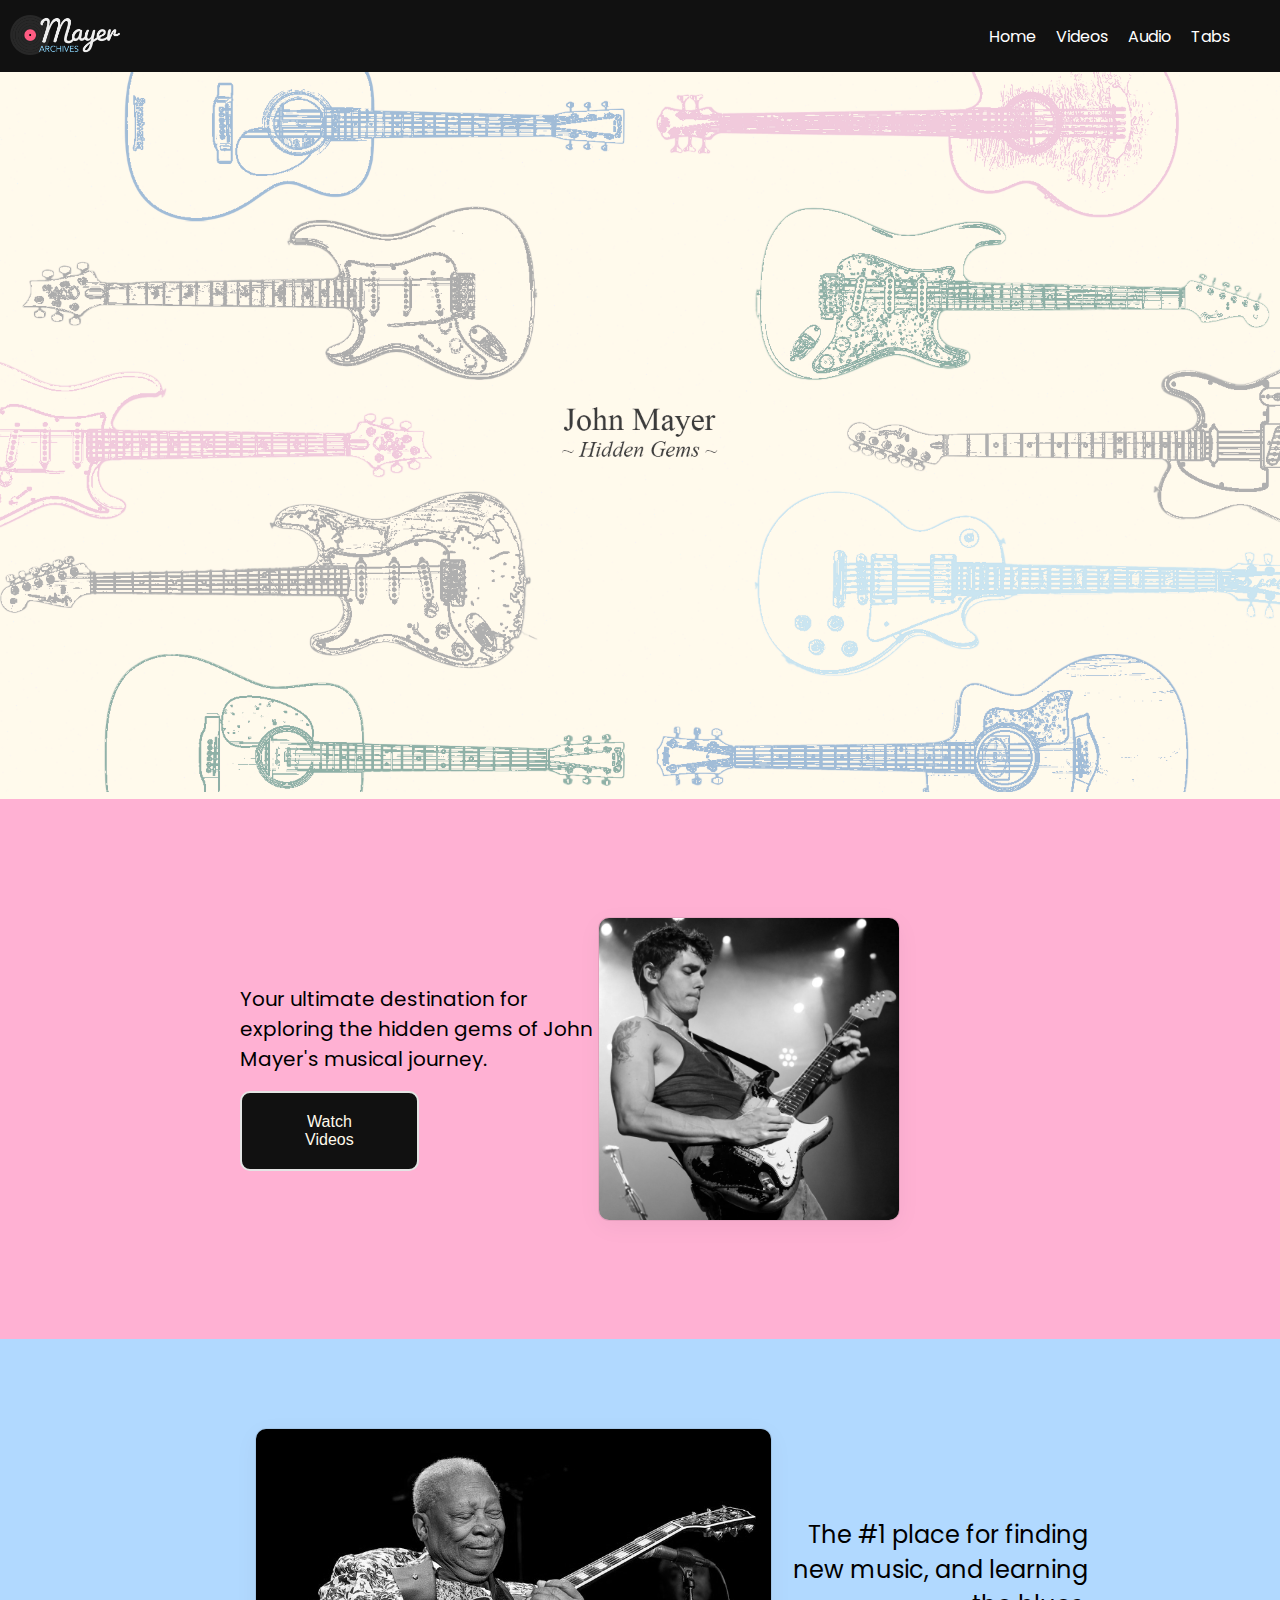
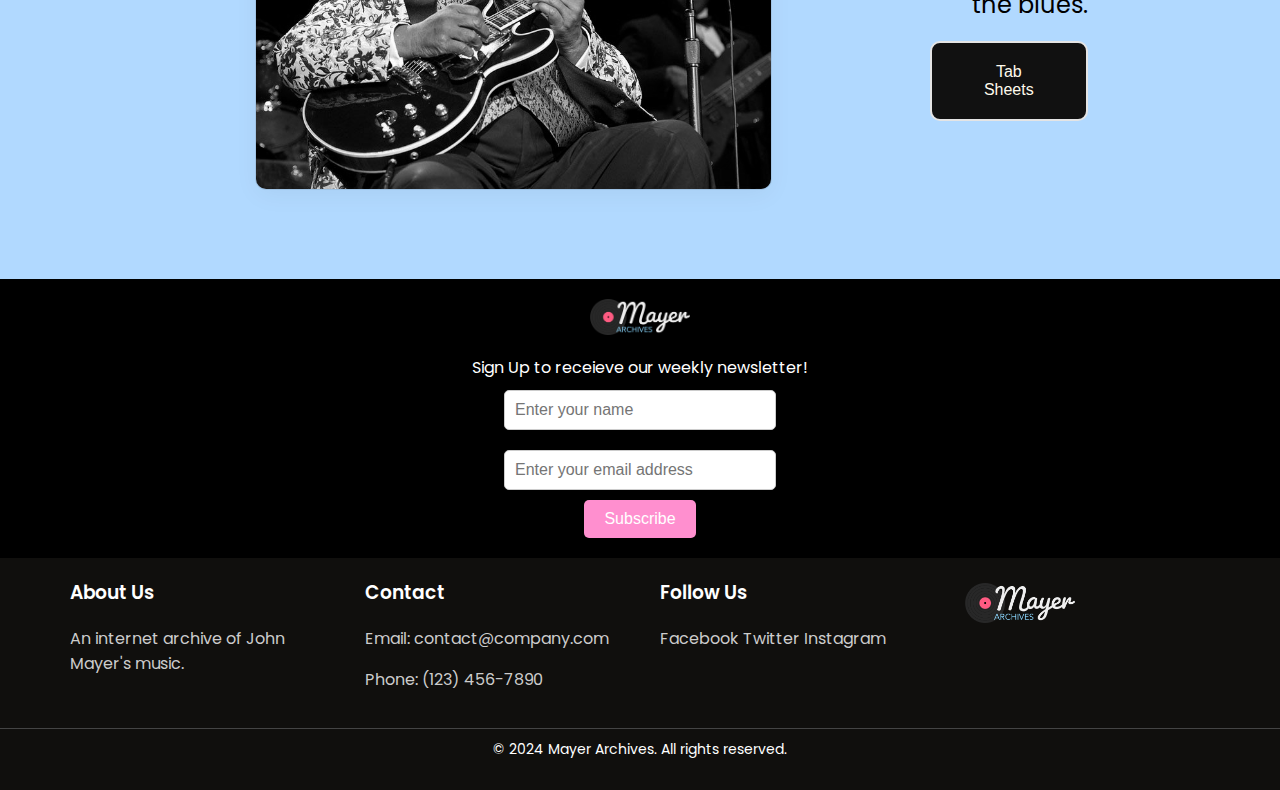
==== index.html @ e887fd2a "add" ====
<!DOCTYPE html>
<html lang="en">
<head>
    <meta charset="UTF-8">
    <meta name="viewport" content="width=device-width, initial-scale=1.0">
    <title>Mayer Archives</title>
    <!--Favicon, doesn't seem to be working? Might be because it is launched through git hub pages-->

    <!--Link to extern`l stylesheet-->
    <link rel="icon" type="image/x-icon" href="/assets/images/favi.ico">
    <link rel="stylesheet" href="assets/css/styles.css">
    <link rel="preconnect" href="https://fonts.googleapis.com">
    <link rel="preconnect" href="https://fonts.gstatic.com" crossorigin>
    <link href="https://fonts.googleapis.com/css2?family=Poppins:ital,wght@0,100;0,200;0,300;0,400;0,500;0,600;0,700;0,800;0,900;1,100;1,200;1,300;1,400;1,500;1,600;1,700;1,800;1,900&display=swap" rel="stylesheet">
</head>
<body>

    <!--Nav Bar-->
    <header>
        <nav class="navbar">
            <a href="index.html">
                <div class="logo">
                    <img src="assets/images/logo.webp" alt="Logo">
                </div>
            </a>

            <ul class="nav-links">
                <li><a href="index.html">Home</a></li>
                <li><a href="ytLinks.html">Videos</a></li>
                <li><a href="audio.html">Audio</a></li>
                <li><a href="tabs-new.html">Tabs</a></li>
            </ul>
        </nav>
    </header>

    <!--Custom landing page image I designed in Photoshop-->
    <img src="assets/images/customlanding.webp" id="landingPageStyle" alt="An illustration of an array of guitars played by John Mayer throughout the years.">

    <div id="info">
        <div id="info-block">
            <div class="left-float">
                <h2>Your ultimate destination for exploring the hidden gems of John Mayer's musical journey.</h2>
                <button class="button-1">Watch Videos</button>
            </div>
            <img src="assets/images/landing-john.webp">
        </div>
    </div>  

    <div id="blues">
        <div id="blues-block">
            <img src="assets/images/bb-king.jpg">
            <div class="right-float">
                <h2>The #1 place for finding new music, and learning the blues.</h2>
                <button class="button-1">Tab Sheets</button>
            </div>
        </div>
    </div>  

   <section class="sign-up-section">
        <div class="newsletter">
            <div class="sign-up-form">
                <div class="sign-up-header">
                    <img class="small-logo" src="assets/images/logo.webp"
                    <h2>Sign Up to receieve our weekly newsletter!</h2>
                </div>
                <div>
                    <form class="newsletter-form">
                        <input type="name" name="name" placeholder="Enter your name" required>
                        <input type="email" name="email" placeholder="Enter your email address" required>
                        <button type="submit">Subscribe</button>
                      </form>
                </div>
            </div>
        </div>
    </section> 

    <footer class="footer">
        <div class="footer-container">
            <div class="footer-section">
                <h3>About Us</h3>
                <p>An internet archive of John Mayer's music.</p>
            </div>
            <div class="footer-section">
                <h3>Contact</h3>
                <p>Email: contact@company.com</p>
                <p>Phone: (123) 456-7890</p>
            </div>
            <div class="footer-section">
                <h3>Follow Us</h3>
                <a href="https://www.facebook.com/" target="_blank">Facebook</a>
                <a href="https://x.com/" target="_blank">Twitter</a>
                <a href="https://www.instagram.com/" target="_blank">Instagram</a>
            </div>
            <div class="footer-section">
                <div class="logo">
                    <img src="assets/images/logo.webp" alt="Logo">
                </div>
            </div>
        </div>
        <div class="footer-bottom">
            &copy; 2024 Mayer Archives. All rights reserved.
        </div>
    </footer>
</body>
</html>
---- assets/css/styles.css ----
/*----------------------------------FONTS------------------------------------*/

.poppins-thin {
    font-family: "Poppins", sans-serif;
    font-weight: 100;
    font-style: normal;
  }
  
  .poppins-extralight {
    font-family: "Poppins", sans-serif;
    font-weight: 200;
    font-style: normal;
  }
  
  .poppins-light {
    font-family: "Poppins", sans-serif;
    font-weight: 300;
    font-style: normal;
  }
  
  .poppins-regular {
    font-family: "Poppins", sans-serif;
    font-weight: 400;
    font-style: normal;
  }
  
  .poppins-medium {
    font-family: "Poppins", sans-serif;
    font-weight: 500;
    font-style: normal;
  }
  
  .poppins-semibold {
    font-family: "Poppins", sans-serif;
    font-weight: 600;
    font-style: normal;
  }
  
  .poppins-bold {
    font-family: "Poppins", sans-serif;
    font-weight: 700;
    font-style: normal;
  }
  
  .poppins-extrabold {
    font-family: "Poppins", sans-serif;
    font-weight: 800;
    font-style: normal;
  }
  
  .poppins-black {
    font-family: "Poppins", sans-serif;
    font-weight: 900;
    font-style: normal;
  }
  
  .poppins-thin-italic {
    font-family: "Poppins", sans-serif;
    font-weight: 100;
    font-style: italic;
  }
  
  .poppins-extralight-italic {
    font-family: "Poppins", sans-serif;
    font-weight: 200;
    font-style: italic;
  }
  
  .poppins-light-italic {
    font-family: "Poppins", sans-serif;
    font-weight: 300;
    font-style: italic;
  }
  
  .poppins-regular-italic {
    font-family: "Poppins", sans-serif;
    font-weight: 400;
    font-style: italic;
  }
  
  .poppins-medium-italic {
    font-family: "Poppins", sans-serif;
    font-weight: 500;
    font-style: italic;
  }
  
  .poppins-semibold-italic {
    font-family: "Poppins", sans-serif;
    font-weight: 600;
    font-style: italic;
  }
  
  .poppins-bold-italic {
    font-family: "Poppins", sans-serif;
    font-weight: 700;
    font-style: italic;
  }
  
  .poppins-extrabold-italic {
    font-family: "Poppins", sans-serif;
    font-weight: 800;
    font-style: italic;
  }
  
  .poppins-black-italic {
    font-family: "Poppins", sans-serif;
    font-weight: 900;
    font-style: italic;
  }

  
/*----------------------------------GLOBAL------------------------------------*/

body {
    margin: 0;
    font-family: "Poppins", sans-serif;
    font-weight: 400;
    font-style: normal;
    background-color: #fffaec;
}

h1, h2, h3, h4 {
    font-family: "Poppins", sans-serif;
    font-weight: 600;
}

.sectionHeading {
    font-family: "Poppins", sans-serif;
    font-weight: 700;
    font-style: normal; 
    display: flex;
    margin-left: 20px;
    font-size: 50px; 
}

.sectionSubHeading {
    display: flex;
    float: right;
    text-align: right;
    font-size: 12px; 
    padding-top: 10px;
}

.headingDiv {
    max-width: 100%;
    max-height: 20%;
    padding: 0;
    margin: 0;
}

/*----------------------------------NAV AND FOOTER------------------------------------*/

.navbar {
    display: flex;
    justify-content: space-between;
    align-items: center;
    background-color: #111111;
    padding: 10px 0px;
    min-width : 100%;
}

.logo img {
    height: 40px;
    padding-top: 5px;
    padding-left: 10px;
}

.logo:hover {
    scale: 102%;
}

.nav-links {
    list-style: none;
    display: flex;
    margin: 0;
    padding-right: 50px;
}

.nav-links li {
    margin-left: 20px;
}

.nav-links a {
    color: #fff;
    text-decoration: none;
    font-size: 16px;
    transition: color 0.3s ease;
}

.nav-links a:hover {
    color: #ff8fcf; /* Gold color */
}

.footer {
    background-color: rgb(16, 15, 13);
    color: #fff;
    padding: 20px 0;
}

.footer-container {
    display: flex;
    justify-content: space-between;
    align-items: flex-start;
    padding: 0 50px;
}

.footer-section {
    flex: 1;
    padding: 0 20px;
}

.footer-section h3 {
    margin-top: 0;
}

.footer-section p, .footer-section a {
    color: #ccc;
    text-decoration: none;
}

.footer-section a:hover {
    text-decoration: underline;
}

.footer-bottom {
    text-align: center;
    padding: 10px 0;
    border-top: 1px solid #444;
    margin-top: 20px;
    font-size: 14px;
}

@media (max-width: 768px) {
    .footer-container {
        flex-direction: column;
        align-items: center;
        padding: 0 20px;
    }

    .footer-section {
        padding: 10px 0;
    }
}



/*----------------------------------INDEX------------------------------------*/

#landingPageStyle {
    width: 100%;
}

#info {
    width: 100%;
    background-color: rgb(255, 177, 211);
    height: 60vh;
    display: flex;
    flex-direction: row;
    min-width: 100%;
}

#info-block {
    display: flex;
    flex-direction: row;
    align-items: center;
}

#info #info-block img {
    filter: grayscale();
    height: 400px;
    width: auto;
    border-radius: 10px;
    margin-right: 20%;
    box-shadow: rgba(0, 0, 0, 0.05) 0px 6px 24px 0px, rgba(0, 0, 0, 0.08) 0px 0px 0px 1px;
}

#info #info-block h2 {
    font-family: "Poppins", sans-serif;
    font-weight: 400;
    font-size: 30;
    font-style: normal;
    text-align: left;
}

.left-float {
    float: left;
    display: flex;
    flex-direction: column;
    max-width: 30%;
    margin-left: 20%;
}

.button-1 {
    color: #fffaec;
    background-color: #111111;
    font-family: Arial, Helvetica, sans-serif;
    font-size: 1rem;
    border-radius: 10px;
    border: 2px solid #e4e4e4;
    padding: 20px 40px;
    width: 50%;
    transition-duration: 0.3s;
    cursor: pointer;
}

.button-1:hover {
    scale: 102%;
    background-color: #444;
    cursor: pointer;
}

#blues {
    background-color: rgb(177, 217, 255);
    height: 60vh;
    display: flex;
    flex-direction: row;
    min-width: 100%;
    align-items: center;
}

.right-float {
    float: right;
    display: flex;
    flex-direction: column;
    max-width: 30%;
    margin-right: 15%;
}

#blues-block {
    display: flex;
    flex-direction: row;
    align-items: center;
    min-width: 100%;
}

#blues #blues-block button {
    align-self: flex-end;
}

#blues #blues-block img {
    filter: grayscale();
    height: 360px;
    width: auto;
    border-radius: 10px;
    float: left;
    margin-left: 20%;
    box-shadow: rgba(0, 0, 0, 0.05) 0px 6px 24px 0px, rgba(0, 0, 0, 0.08) 0px 0px 0px 1px;
}

#blues #blues-block h2 {
    font-family: "Poppins", sans-serif;
    font-weight: 400;
    font-size: 30;
    font-style: normal;
    text-align: center;
    text-align: right;
    float: right;
    padding-left: 20px;
}

@media (max-width: 1300px) {

    #info #info-block .left-float h2 {
        font-size: 20px;
    } 

    #info #info-block img {
        width: 300px;
        height: auto;
    } 

}

@media (max-width: 700px) {

    .left-float {
        min-width: 90%;
    }

    #info {
        min-width: 100%;
        align-items: center;
    }

    #info #info-block {
        flex-direction: column-reverse;
        align-items: center;
    }

    .button-1 {
        align-self: center;
        text-align: center;
    }

    #info #info-block .left-float h2 {
        margin: 0;
        padding: 0;
        text-align: center;
        font-size: 20px;
    } 

    #info #info-block img {
        margin: 0;
        padding: 0;
    } 

    #info #info-block .left-float {
        margin: 0;
    }

    #blues #blues-block {
        flex-direction: column-reverse;
        align-items: center;
    }

}
/*-------------------------------Newsletter---------------------------*/

.sign-up-section {
    min-width: 100%;
    background-color: #000000;
}

.newsletter {
    background-color: #000000;
    color: #fff;
    display: flex;
    flex-direction: column;
    align-items: center;
    max-width: 80%;
    margin-left: auto;
    margin-right: auto;
}

.sign-up-form {
    display: flex;
    flex-direction: column;
    align-items: center;
    margin-bottom: 20px;
}

.sign-up-header {
    display: flex;
    flex-direction: column;
    align-items: center;
}

.small-logo {
    padding: 20px;
    width: 100px;
    height: auto;
}

/* Newsletter Form */
.newsletter-form {
    display: flex;
    flex-direction: column;
    justify-content: center;
    align-items: center;
  }
  
  .newsletter-form input {
    margin: 10px 10px;
    padding: 10px;
    font-size: 16px;
    border: 1px solid #ccc;
    border-radius: 5px;
    width: 250px;
  }
  
  .newsletter-form button {
    padding: 10px 20px;
    background-color: #ff8fcf;
    color: white;
    font-size: 16px;
    border: none;
    border-radius: 5px;
    cursor: pointer;
    transition: background-color 0.3s ease;
  }
  
  .newsletter-form button:hover {
    background-color: #ffa9da;
  }
  
  /* Responsive for Mobile */
  @media (max-width: 600px) {
    .newsletter-form {
      flex-direction: column;
    }
  
    .newsletter-form input,
    .newsletter-form button {
      width: 100%;
      border-radius: 5px;
    }
  
    .newsletter-form button {
      margin-top: 10px;
      border-radius: 5px;
    }
/*----------------------------------AUDIO AND VIDEO------------------------------------*/

.audioContainer {
    min-width: 100%;
    height: fit-content;
    display: inline-block;
}

.audioBlock {
    border-radius: 8px;
    background-color: #fffaec;
    border: 4px solid #fffaec;
    transition-duration: 0.3s;
    text-align: center;
    max-width: 300px;
}

.audioBlock img {
    border-radius: 2px;
}

.audioBlock:hover {
    scale: 102%;
    box-shadow: 0 4px 8px 0 rgba(0, 0, 0, 0.15), 0 6px 20px 0 rgba(0, 0, 0, 0.12);
    background-color: rgb(255, 170, 200);
    border: 4px solid rgb(255, 170, 200);
}

.albumContainer {
    display: flex;
    flex-direction: row;
}

.albumContainer .albumBlock {
    padding: 6px;
    max-width: 300px;
    height: 400px;
    margin-left: 15px;
    margin-top: 30px;
    transition-duration: 0.3s;
    border-radius: 8px;
}

.albumBlock:hover {
    scale: 102%;
    box-shadow: 0 4px 8px 0 rgba(0, 0, 0, 0.15), 0 6px 20px 0 rgba(0, 0, 0, 0.12);
    background-color: rgb(255, 170, 200);;
}

.ytVideos {
    display:flex;
    flex-direction: row;
    justify-content: space-evenly;
}

.videoBlock {
    padding: 6px;
    max-width: 90%;
    display: flex;
    flex-direction: row;
    margin-left: auto;
    margin-right: auto;
    align-self: center;
    align-items: center;
    transition-duration: 0.3s;
}


/*----------------------------------ANIMATIONS------------------------------------*/

.scaleUp {
    transition-duration: 0.2s;
}

.scaleUp:hover {
    scale: 102%;
}


/*-------------------------------Media Queries-------------------------*/


@media (max-width: 1400px) {

    .audioBlock {
        width: 250px;
    }

    .audioBlock img, iframe, h2 {
        width: 250px;
    }

}

@media (max-width: 1231px) {
    .navbar {
        flex-direction: column;
        width: 100%;
    }

    .sectionHeading {
        font-size: 28px;
    }

    .ytVideos {
        display: block;
    }

    .videoBlock h2 {
        font-size: 18px;
    }

    .videoBlock {
        margin: 10px;
        float: left;
    }

    .videoBlock iframe {
        height: 140px;
        width: 240px;
    }

    .audioContainer {
        margin-bottom: 600px;
    }
}

@media (max-width: 768px) {
    .sectionHeading {
        font-size: 40px;
    }

    .footer-container {
        flex-direction: column;
        align-items: center;
        padding: 0 20px;
        width: 100%;
    }

    .footer {
        width: 100%;
    }

    .ytVideos {
        margin-bottom: 1000px;
    }

    .tabinfo {
        margin-left: 50px;
        margin-right: 50px;
        font-size: 20px;
    }

}

@media (max-width: 600px) {

    .nav-links a {
        font-size: 14px;
    }

    .sectionHeading {
        font-size: 30px;
    }

    #info p {
        padding-top: 50px;
        padding-bottom: 50px;
        margin-left: 10%;
        margin-right: 10%;
    }

    .audioContainer {
        margin-bottom: 1400px;
    }

    .albumContainer {
        margin-bottom: 2500px;
    }

    .ytVideos {
        margin-bottom: 50px;
    }

    .albumBlock{
        margin-left: auto;
        margin-right: auto;
        float: none;
        max-width: 35%;
    }

    .audioBlock {        
        margin-left: auto;
        margin-right: auto;
        float: none;
        max-width: 55%;
        margin-bottom: 20px;
    }

    .videoBlock {
        overflow: hidden;
        flex-direction: column;
    }

    .videoBlock .thumbnail {
        width : 150px;
        height: 100px;
    }
}

@media (max-width: 543px) {
    .ytVideos {
        margin-bottom: 50px;
    }

    .videoBlock iframe {
        width: 80vw;
        height: 20vh;
    }
}

@media (min-width: 1px) {
    .footer, .navbar, .headingDiv {
        width: 100%;
    }

    .footer-section {
        position:relative;
    }
}
  }
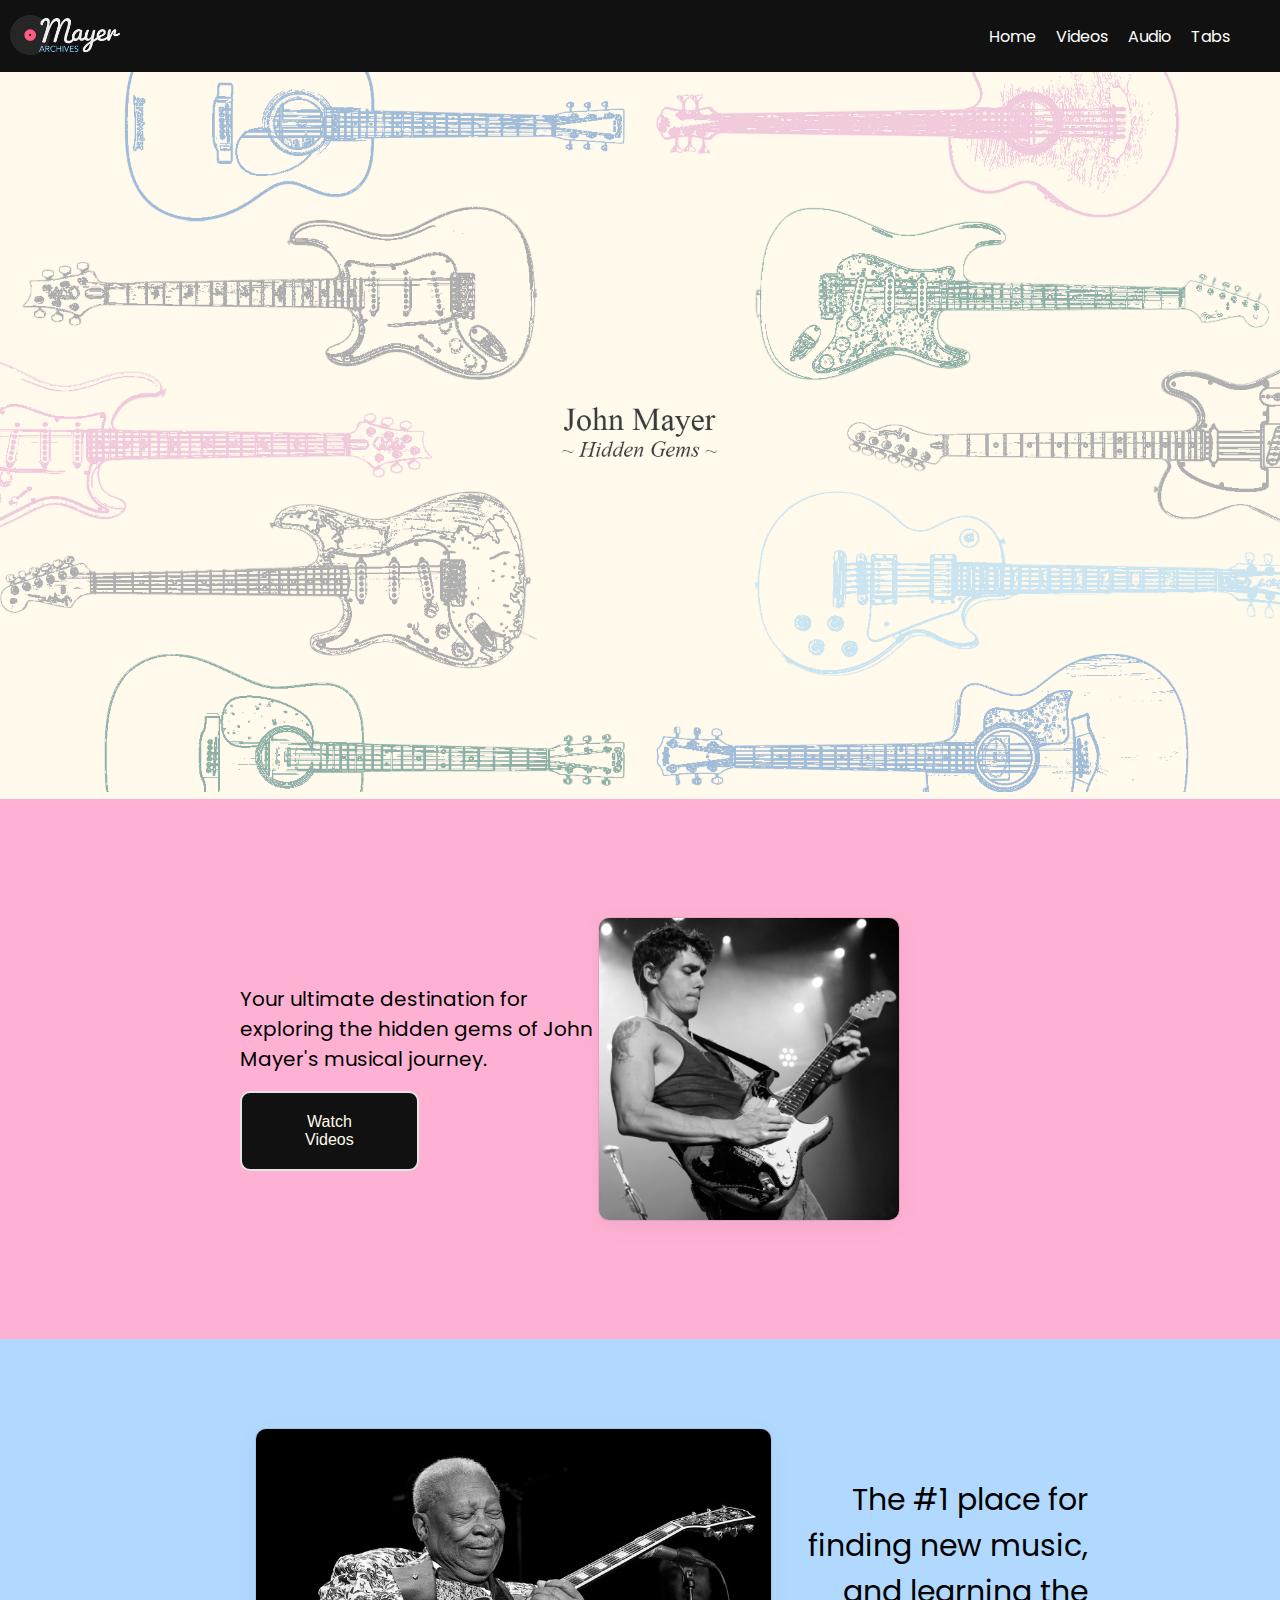
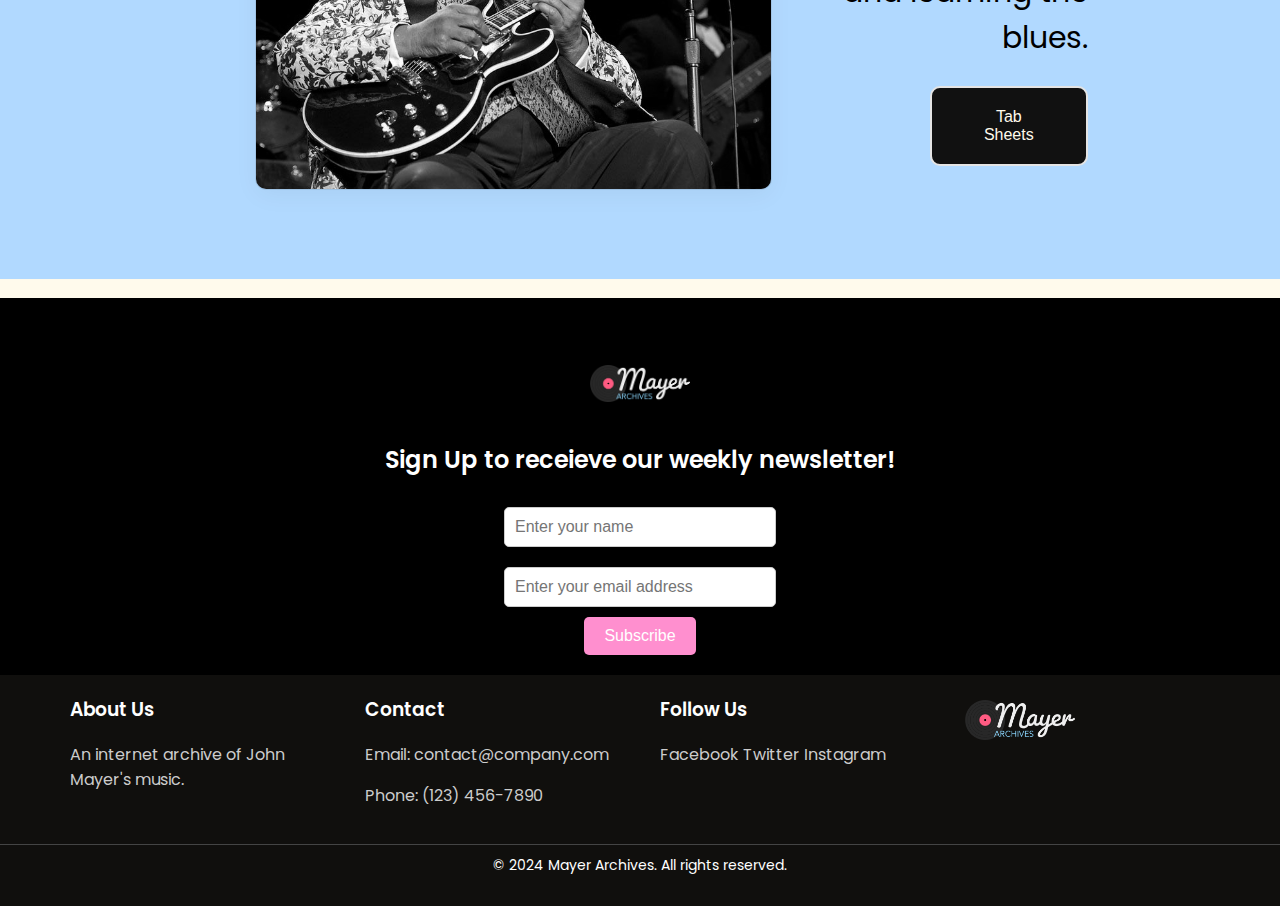
==== commit 88ebf381: "Fix HTML issues" ====
--- a/index.html
+++ b/index.html
@@ -42,13 +42,13 @@
                 <h2>Your ultimate destination for exploring the hidden gems of John Mayer's musical journey.</h2>
                 <button class="button-1">Watch Videos</button>
             </div>
-            <img src="assets/images/landing-john.webp">
+            <img alt="John Mayer" src="assets/images/landing-john.webp">
         </div>
     </div>  
 
     <div id="blues">
         <div id="blues-block">
-            <img src="assets/images/bb-king.jpg">
+            <img alt="BB King" src="assets/images/bb-king.jpg">
             <div class="right-float">
                 <h2>The #1 place for finding new music, and learning the blues.</h2>
                 <button class="button-1">Tab Sheets</button>
@@ -57,15 +57,16 @@
     </div>  
 
    <section class="sign-up-section">
+    <h3>Newsletter</h3>
         <div class="newsletter">
             <div class="sign-up-form">
                 <div class="sign-up-header">
-                    <img class="small-logo" src="assets/images/logo.webp"
+                    <img alt="logo" class="small-logo" src="assets/images/logo.webp">
                     <h2>Sign Up to receieve our weekly newsletter!</h2>
                 </div>
                 <div>
                     <form class="newsletter-form">
-                        <input type="name" name="name" placeholder="Enter your name" required>
+                        <input type="first-name" name="first-name" placeholder="Enter your name">
                         <input type="email" name="email" placeholder="Enter your email address" required>
                         <button type="submit">Subscribe</button>
                       </form>
--- a/assets/css/styles.css
+++ b/assets/css/styles.css
@@ -277,7 +277,7 @@
 #info #info-block h2 {
     font-family: "Poppins", sans-serif;
     font-weight: 400;
-    font-size: 30;
+    font-size: 30px;
     font-style: normal;
     text-align: left;
 }
@@ -350,7 +350,7 @@
 #blues #blues-block h2 {
     font-family: "Poppins", sans-serif;
     font-weight: 400;
-    font-size: 30;
+    font-size: 30px;
     font-style: normal;
     text-align: center;
     text-align: right;
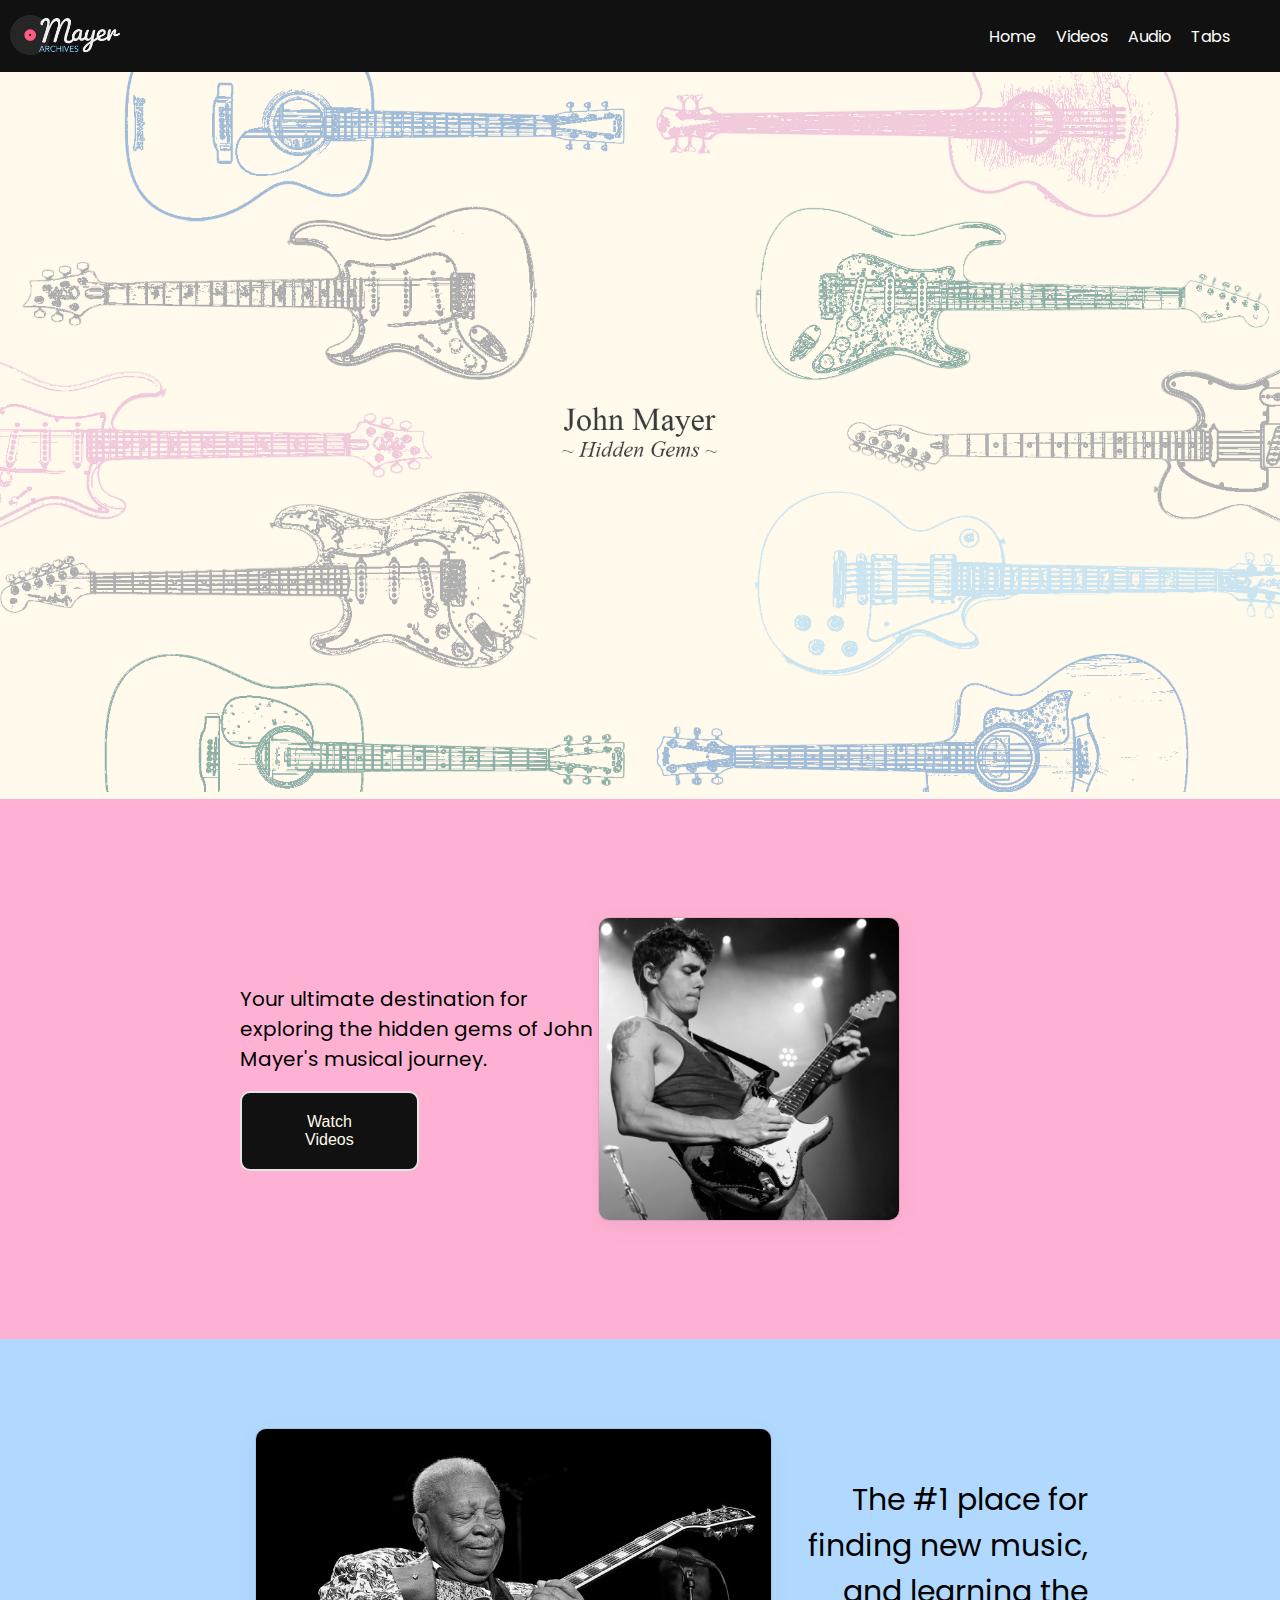
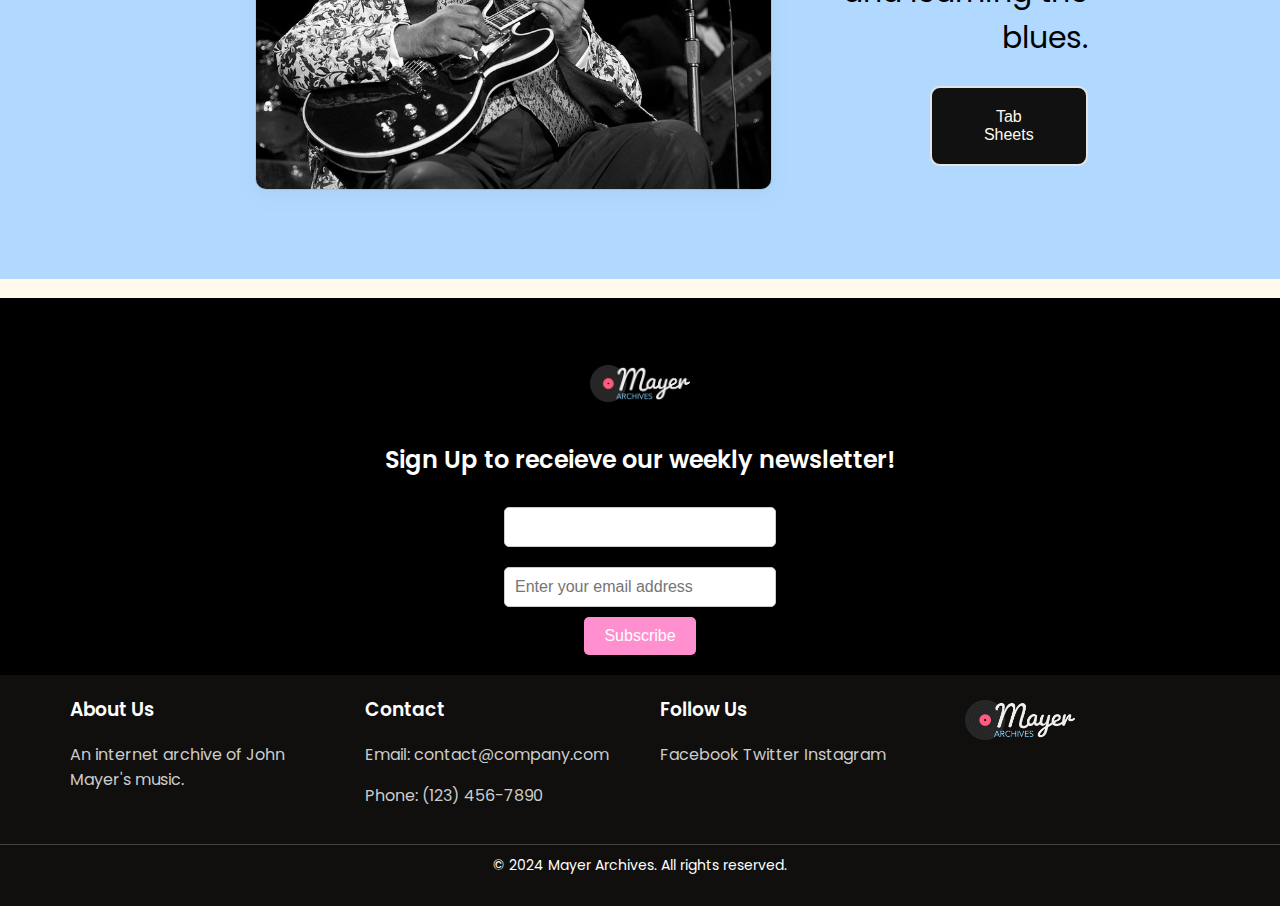
==== commit 39fd1918: "Fix more issues" ====
--- a/index.html
+++ b/index.html
@@ -66,7 +66,7 @@
                 </div>
                 <div>
                     <form class="newsletter-form">
-                        <input type="first-name" name="first-name" placeholder="Enter your name">
+                        <input type="forename" name="forename">
                         <input type="email" name="email" placeholder="Enter your email address" required>
                         <button type="submit">Subscribe</button>
                       </form>
